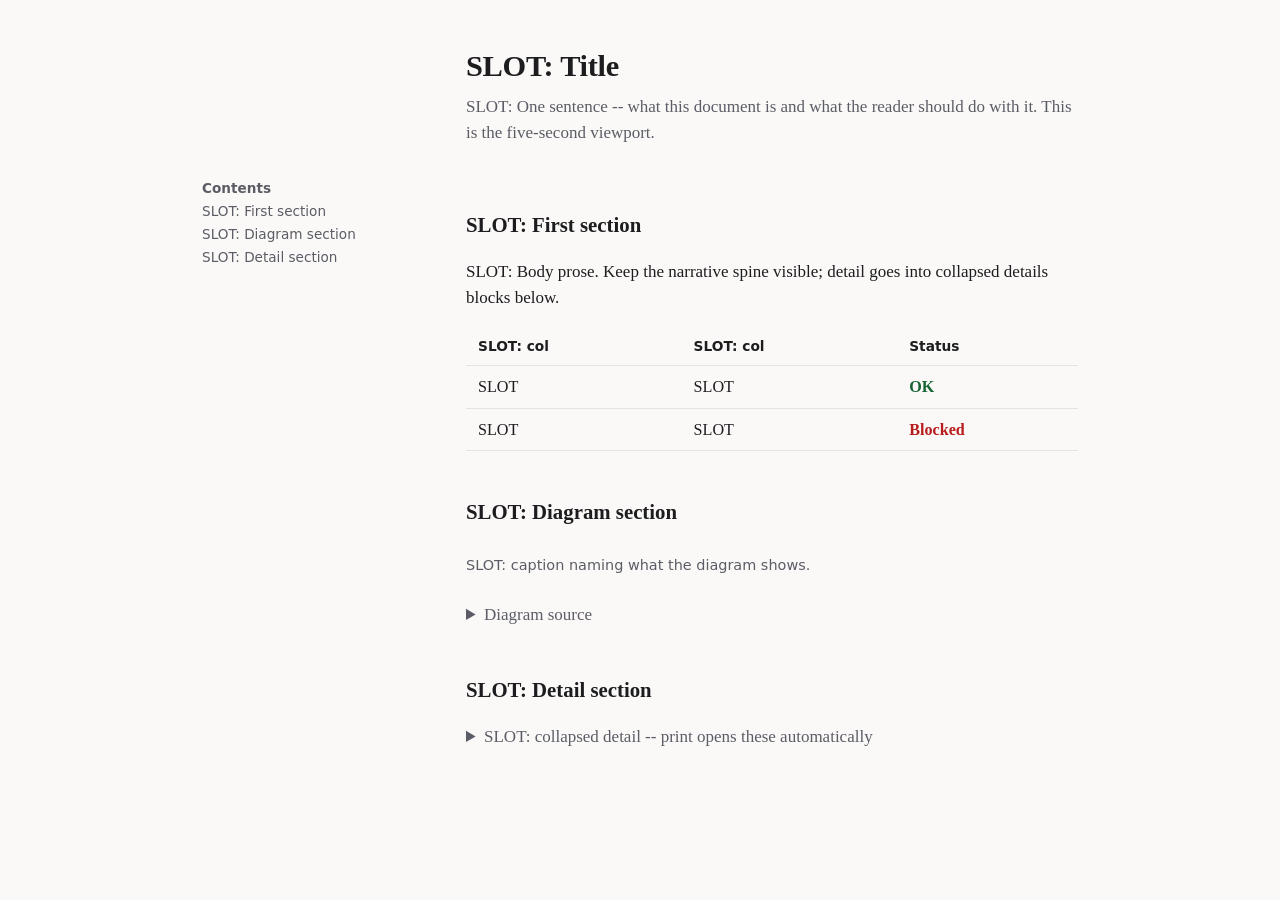
==== skills/htmlize/assets/templates/document.html @ c05060d8 "htmlize: render diagrams at build time, start artifacts from templates Hand-authored SVG was the ski" ====
<!doctype html>
<html lang="en">
<head>
<meta charset="utf-8">
<meta name="viewport" content="width=device-width, initial-scale=1">
<title>SLOT: document title</title>
<style>
  :root {
    --bg:       #faf9f7;
    --surface:  #ffffff;
    --ink:      #1d1d20;
    --ink-2:    #5c5c66;
    --rule:     #e6e4de;
    --accent:   #1a6db0;
    --ok:       #166534;
    --warn:     #b45309;
    --bad:      #b91c1c;
    --serif: "Charter", "Iowan Old Style", Georgia, serif;
    --sans:  ui-sans-serif, system-ui, -apple-system, sans-serif;
    --mono:  ui-monospace, "SF Mono", Menlo, Consolas, monospace;
  }
  @media (prefers-color-scheme: dark) {
    :root {
      --bg:      #131316;
      --surface: #1c1c21;
      --ink:     #ececf0;
      --ink-2:   #9c9ca8;
      --rule:    #2c2c33;
      --accent:  #5aa3dd;
      /* Status colors need their own dark values -- the light ones
         fall below 3:1 contrast on this background */
      --ok:      #4ade80;
      --warn:    #fbbf24;
      --bad:     #f87171;
    }
  }

  body {
    font: 17px/1.55 var(--serif);
    background: var(--bg);
    color: var(--ink);
    margin: 3rem auto;
    padding: 0 1.25rem;
    max-width: calc(72ch + 16.5rem);
  }
  header, footer { max-width: 72ch; margin-left: auto; }
  .layout {
    display: grid;
    grid-template-columns: 14rem minmax(0, 72ch);
    gap: 2.5rem;
    justify-content: end;
    align-items: start;
  }

  h1 { font-size: 1.9rem; line-height: 1.2; letter-spacing: -0.01em; margin-bottom: 0.3em; }
  h2 { font-size: 1.3rem; margin-top: 2.2em; }
  .framing { color: var(--ink-2); margin-top: 0; }
  a { color: var(--accent); }

  .toc {
    position: sticky;
    top: 1.5rem;
    font-family: var(--sans);
    font-size: 0.85rem;
    line-height: 1.7;
  }
  .toc summary {
    font-weight: 600;
    color: var(--ink-2);
    list-style: none;
    cursor: default;
    pointer-events: none;   /* fixed open on desktop */
  }
  .toc a { display: block; color: var(--ink-2); text-decoration: none; }
  .toc a:hover { color: var(--accent); }

  code, pre { font-family: var(--mono); font-size: 0.92em; }
  pre {
    background: var(--surface);
    border: 1px solid var(--rule);
    border-radius: 4px;
    padding: 1rem;
    overflow-x: auto;
  }
  table { border-collapse: collapse; width: 100%; font-size: 0.95em; }
  th, td {
    text-align: left;
    vertical-align: top;
    padding: 0.5rem 0.75rem;
    border-bottom: 1px solid var(--rule);
  }
  th { font-family: var(--sans); font-size: 0.85em; }

  /* Status is color plus a word, never color alone */
  .ok   { color: var(--ok); }
  .warn { color: var(--warn); }
  .bad  { color: var(--bad); }

  details { margin: 1em 0; }
  details summary { cursor: pointer; color: var(--ink-2); }

  figure.diagram { margin: 1.5em 0; overflow-x: auto; }
  figure.diagram svg { max-width: 100%; height: auto; }
  figure.diagram figcaption {
    font-family: var(--sans); font-size: 0.85em; color: var(--ink-2);
  }
  /* Dark-mode remap for graphviz output -- presentation attributes
     lose to any CSS rule. See references/diagrams.md. */
  .diagram svg [fill="#ffffff"]   { fill: var(--surface); }
  .diagram svg [fill="#faf9f7"]   { fill: var(--bg); }
  .diagram svg [fill="#1d1d20"]   { fill: var(--ink); }
  .diagram svg [fill="#5c5c66"]   { fill: var(--ink-2); }
  .diagram svg [stroke="#5c5c66"] { stroke: var(--ink-2); }
  .diagram svg [stroke="#e6e4de"] { stroke: var(--rule); }
  .diagram svg [fill="#1a6db0"]   { fill: var(--accent); }
  .diagram svg [stroke="#1a6db0"] { stroke: var(--accent); }

  @media (max-width: 900px) {
    body { max-width: 72ch; margin: 1.5rem auto; }
    header, footer { margin-left: 0; }
    .layout { display: block; }
    .toc { position: static; margin-bottom: 1.5rem; }
    .toc summary { pointer-events: auto; cursor: pointer; list-style: revert; }
    .grid, .columns { grid-template-columns: 1fr; }
  }
  @media print {
    body { max-width: none; margin: 0; font-size: 11pt; }
    .no-print { display: none; }
  }
</style>
</head>
<body>

<header>
  <h1>SLOT: Title</h1>
  <p class="framing">SLOT: One sentence -- what this document is and
  what the reader should do with it. This is the five-second viewport.</p>
</header>

<div class="layout">
  <aside class="no-print">
    <details class="toc" open>
      <summary>Contents</summary>
      <nav id="toc"><!-- built from h2 headings on load --></nav>
    </details>
  </aside>

  <main id="content">

    <section>
      <h2>SLOT: First section</h2>
      <p>SLOT: Body prose. Keep the narrative spine visible; detail
      goes into collapsed details blocks below.</p>
      <table>
        <thead><tr><th>SLOT: col</th><th>SLOT: col</th><th>Status</th></tr></thead>
        <tbody>
          <tr><td>SLOT</td><td>SLOT</td><td><strong class="ok">OK</strong></td></tr>
          <tr><td>SLOT</td><td>SLOT</td><td><strong class="bad">Blocked</strong></td></tr>
        </tbody>
      </table>
    </section>

    <section>
      <h2>SLOT: Diagram section</h2>
      <figure class="diagram">
        <!-- SLOT: inline <svg> from scripts/render-diagram.sh
             (see references/diagrams.md) -->
        <figcaption>SLOT: caption naming what the diagram shows.</figcaption>
      </figure>
      <details>
        <summary>Diagram source</summary>
        <pre><code><!-- SLOT: the .dot/.mmd source, kept editable --></code></pre>
      </details>
    </section>

    <section>
      <h2>SLOT: Detail section</h2>
      <details>
        <summary>SLOT: collapsed detail -- print opens these automatically</summary>
        <p>SLOT: depth that would break the reading flow if expanded.</p>
      </details>
    </section>

    <!-- SLOT: for plans, end with the "not doing" section --
         options considered and cut, one line each on why. -->

  </main>
</div>

<script>
  // Build the TOC from h2 headings.
  const toc = document.getElementById('toc');
  document.querySelectorAll('#content h2').forEach((h, i) => {
    if (!h.id) h.id = 's' + (i + 1) + '-' +
      h.textContent.toLowerCase().replace(/[^a-z0-9]+/g, '-').slice(0, 40);
    const a = document.createElement('a');
    a.href = '#' + h.id;
    a.textContent = h.textContent;
    toc.appendChild(a);
  });

  // Closed <details> hide their content from print; CSS cannot
  // open them. Open before printing, restore after.
  addEventListener('beforeprint', () =>
    document.querySelectorAll('details:not([open])').forEach(d => {
      d.dataset.autoOpened = '';
      d.open = true;
    }));
  addEventListener('afterprint', () =>
    document.querySelectorAll('details[data-auto-opened]').forEach(d => {
      d.open = false;
      delete d.dataset.autoOpened;
    }));
</script>
</body>
</html>
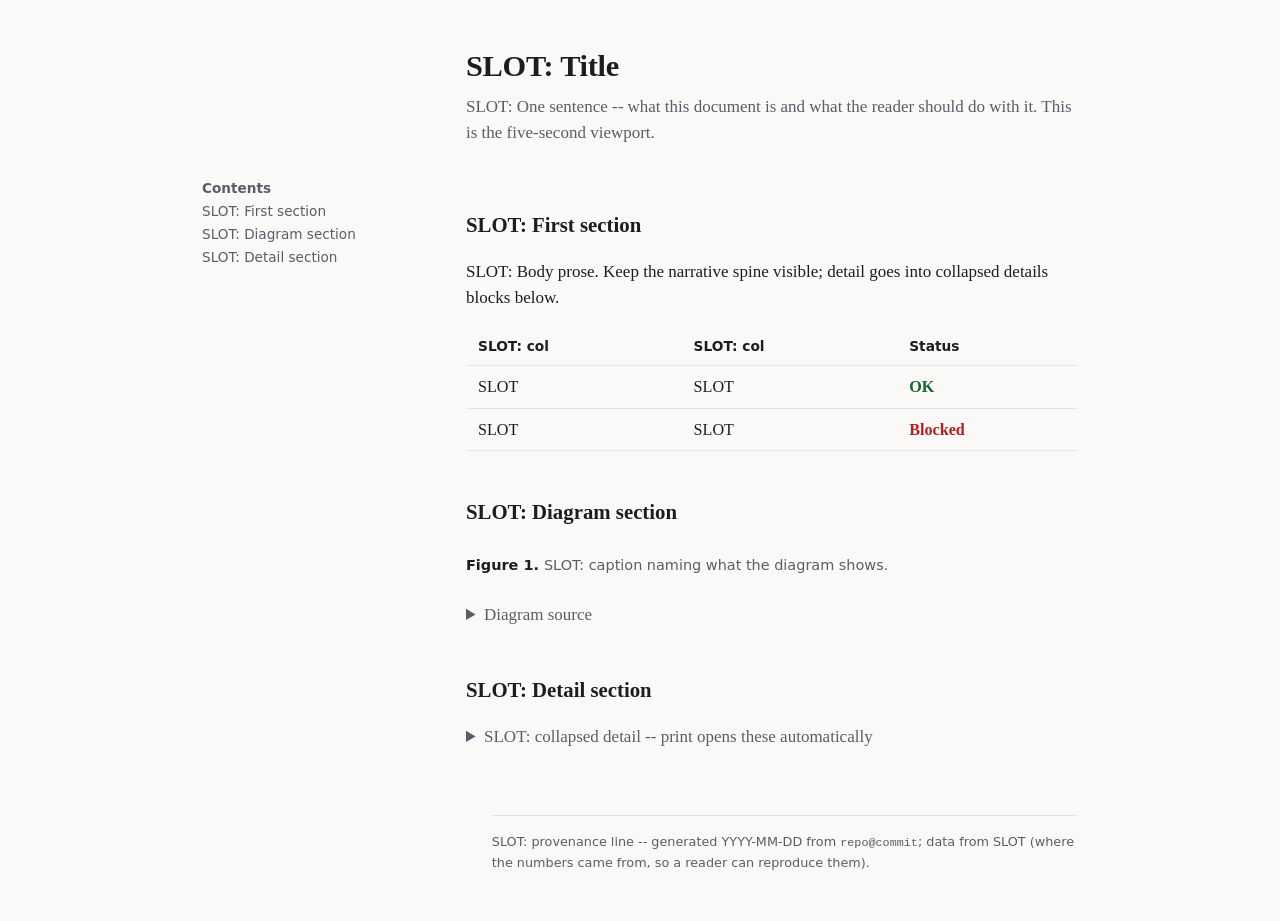
==== commit 691a1d4b: "htmlize STEM report layer + drop skill (ecosystem outward half) htmlize: render-diagram.sh emits the" ====
--- a/skills/htmlize/assets/templates/document.html
+++ b/skills/htmlize/assets/templates/document.html
@@ -54,6 +54,7 @@
 
   h1 { font-size: 1.9rem; line-height: 1.2; letter-spacing: -0.01em; margin-bottom: 0.3em; }
   h2 { font-size: 1.3rem; margin-top: 2.2em; }
+  h1, h2, h3 { text-wrap: balance; }
   .framing { color: var(--ink-2); margin-top: 0; }
   a { color: var(--accent); }
 
@@ -90,6 +91,13 @@
     border-bottom: 1px solid var(--rule);
   }
   th { font-family: var(--sans); font-size: 0.85em; }
+  /* Numeric columns: right-aligned, digits in fixed-width forms so
+     magnitudes line up. Units live in the header, not the cells. */
+  td.num, th.num {
+    text-align: right;
+    font-variant-numeric: tabular-nums;
+    font-family: var(--sans);
+  }
 
   /* Status is color plus a word, never color alone */
   .ok   { color: var(--ok); }
@@ -103,6 +111,30 @@
   figure.diagram svg { max-width: 100%; height: auto; }
   figure.diagram figcaption {
     font-family: var(--sans); font-size: 0.85em; color: var(--ink-2);
+  }
+  /* Figures and captioned tables number themselves; cross-reference
+     them by id: <a href="#fig-flow">Figure 1</a>. Tables without a
+     <caption> stay unnumbered. */
+  body { counter-reset: fig tab; }
+  figure.diagram figcaption::before {
+    counter-increment: fig;
+    content: "Figure " counter(fig) ". ";
+    font-weight: 600; color: var(--ink);
+  }
+  table caption {
+    counter-increment: tab;
+    caption-side: top; text-align: left;
+    font-family: var(--sans); font-size: 0.85em; color: var(--ink-2);
+    padding: 0 0 0.4rem;
+  }
+  table caption::before {
+    content: "Table " counter(tab) ". ";
+    font-weight: 600; color: var(--ink);
+  }
+  .colophon {
+    margin-top: 3rem; padding-top: 1rem;
+    border-top: 1px solid var(--rule);
+    font: 0.8rem/1.6 var(--sans); color: var(--ink-2);
   }
   /* Dark-mode remap for graphviz output -- presentation attributes
      lose to any CSS rule. See references/diagrams.md. */
@@ -114,6 +146,13 @@
   .diagram svg [stroke="#e6e4de"] { stroke: var(--rule); }
   .diagram svg [fill="#1a6db0"]   { fill: var(--accent); }
   .diagram svg [stroke="#1a6db0"] { stroke: var(--accent); }
+  /* Mermaid hardcodes these regardless of theme variables --
+     arrowhead markers and activation bars go invisible in dark
+     mode without them. */
+  .diagram svg [fill="#eaeaea"]   { fill: var(--rule); }
+  .diagram svg [stroke="#000000"] { stroke: var(--ink-2); }
+  .diagram svg [stroke="#666"],
+  .diagram svg [stroke="#999"]    { stroke: var(--ink-2); }
 
   @media (max-width: 900px) {
     body { max-width: 72ch; margin: 1.5rem auto; }
@@ -186,6 +225,12 @@
 
   </main>
 </div>
+
+<footer class="colophon">
+  SLOT: provenance line -- generated YYYY-MM-DD from
+  <code>repo@commit</code>; data from SLOT (where the numbers came
+  from, so a reader can reproduce them).
+</footer>
 
 <script>
   // Build the TOC from h2 headings.
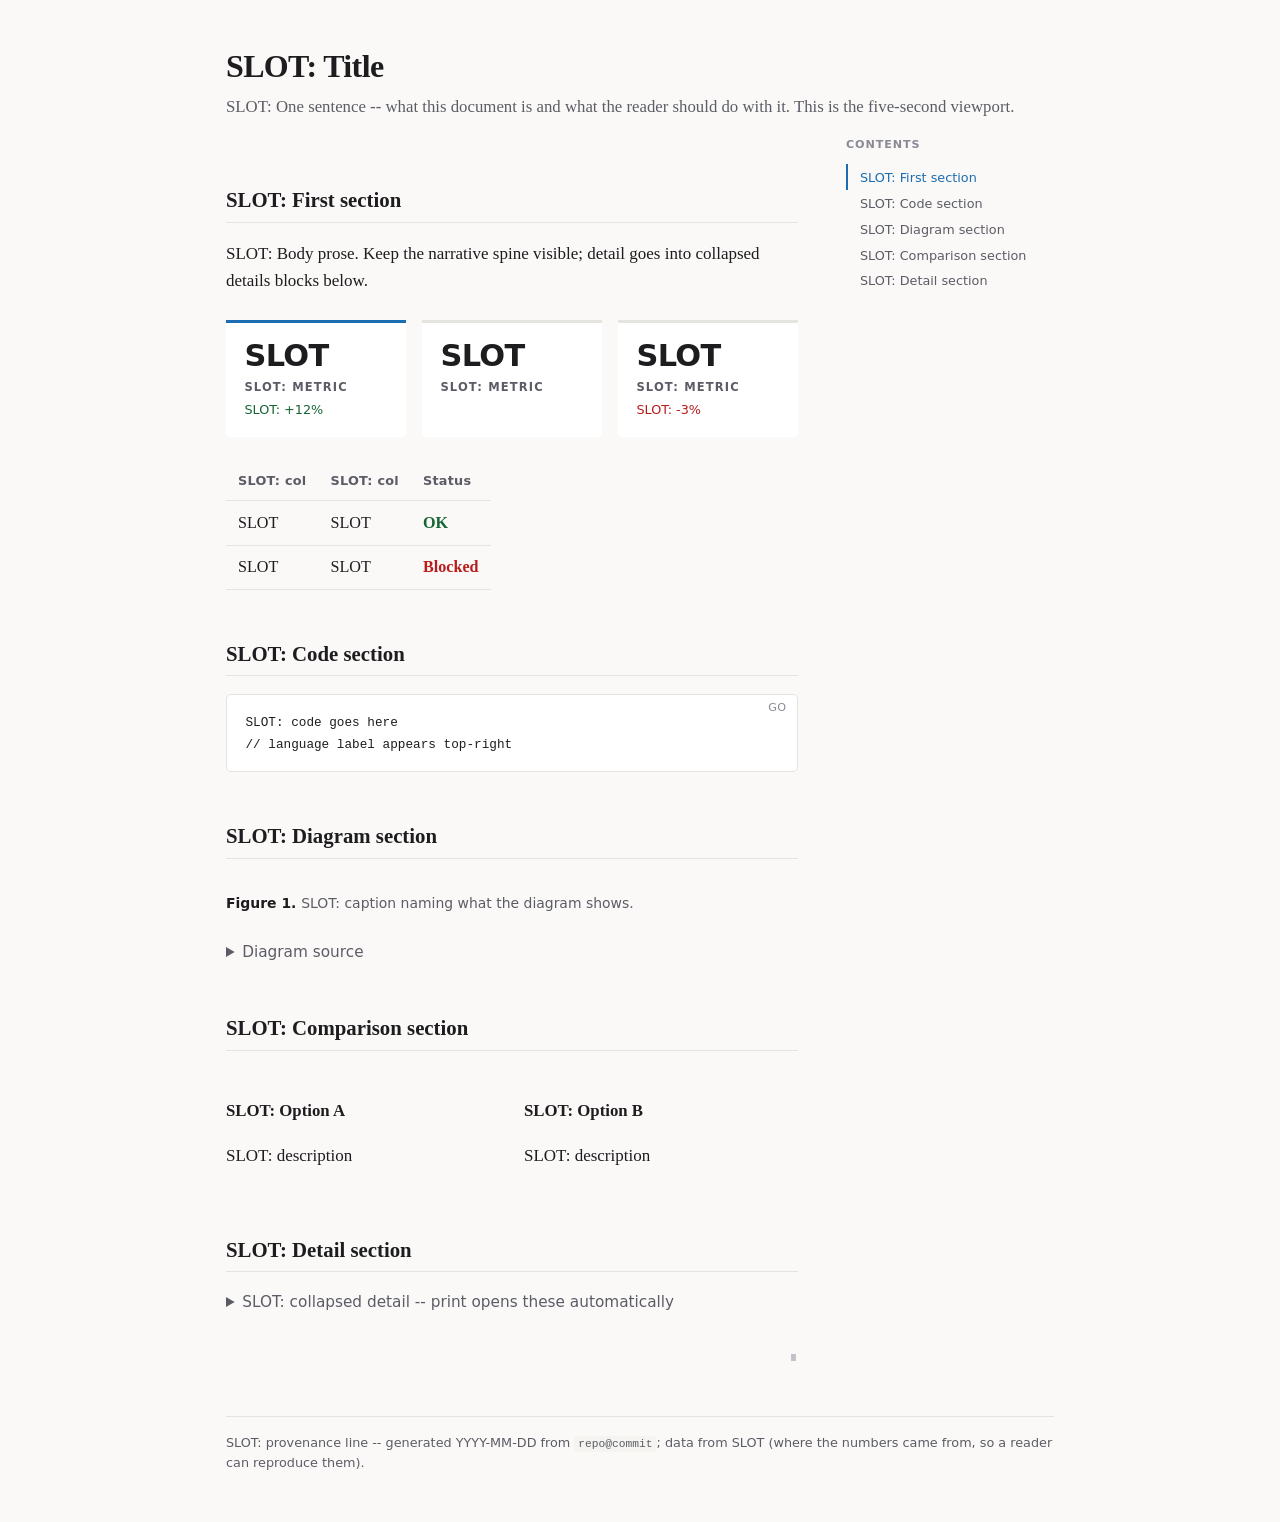
==== commit 41e3a1dd: "htmlize: multi-page briefing sites Extends htmlize from one self-contained file to a second shape: a" ====
--- a/skills/htmlize/assets/templates/document.html
+++ b/skills/htmlize/assets/templates/document.html
@@ -8,8 +8,10 @@
   :root {
     --bg:       #faf9f7;
     --surface:  #ffffff;
+    --surface-2:#f5f4f0;
     --ink:      #1d1d20;
     --ink-2:    #5c5c66;
+    --ink-3:    #8a8a96;
     --rule:     #e6e4de;
     --accent:   #1a6db0;
     --ok:       #166534;
@@ -21,123 +23,387 @@
   }
   @media (prefers-color-scheme: dark) {
     :root {
-      --bg:      #131316;
-      --surface: #1c1c21;
-      --ink:     #ececf0;
-      --ink-2:   #9c9ca8;
-      --rule:    #2c2c33;
-      --accent:  #5aa3dd;
-      /* Status colors need their own dark values -- the light ones
-         fall below 3:1 contrast on this background */
-      --ok:      #4ade80;
-      --warn:    #fbbf24;
-      --bad:     #f87171;
+      --bg:       #131316;
+      --surface:  #1c1c21;
+      --surface-2:#222228;
+      --ink:      #ececf0;
+      --ink-2:    #9c9ca8;
+      --ink-3:    #6c6c78;
+      --rule:     #2c2c33;
+      --accent:   #5aa3dd;
+      --ok:       #4ade80;
+      --warn:     #fbbf24;
+      --bad:      #f87171;
     }
   }
 
+  * { box-sizing: border-box; }
+  html { scroll-behavior: smooth; }
+
   body {
-    font: 17px/1.55 var(--serif);
+    font: 17px/1.6 var(--serif);
     background: var(--bg);
     color: var(--ink);
     margin: 3rem auto;
     padding: 0 1.25rem;
-    max-width: calc(72ch + 16.5rem);
-  }
-  header, footer { max-width: 72ch; margin-left: auto; }
+    max-width: calc(72ch + 16rem);
+  }
+
+  /* -- Layout: main left, nav right -- */
+
   .layout {
     display: grid;
-    grid-template-columns: 14rem minmax(0, 72ch);
-    gap: 2.5rem;
-    justify-content: end;
+    grid-template-columns: minmax(0, 72ch) 13rem;
+    gap: 3rem;
     align-items: start;
   }
 
-  h1 { font-size: 1.9rem; line-height: 1.2; letter-spacing: -0.01em; margin-bottom: 0.3em; }
-  h2 { font-size: 1.3rem; margin-top: 2.2em; }
+  /* -- Headings -- */
+
+  h1 {
+    font-size: 2rem;
+    line-height: 1.15;
+    letter-spacing: -0.02em;
+    margin: 0 0 0.3em;
+  }
+  h2 {
+    font-size: 1.3rem;
+    line-height: 1.3;
+    margin-top: 2.4em;
+    padding-bottom: 0.4em;
+    border-bottom: 1px solid var(--rule);
+  }
+  h3 { font-size: 1.05rem; margin-top: 1.8em; }
   h1, h2, h3 { text-wrap: balance; }
-  .framing { color: var(--ink-2); margin-top: 0; }
+
+  .framing {
+    color: var(--ink-2);
+    font-size: 1.05rem;
+    line-height: 1.5;
+    margin-top: 0;
+  }
+
   a { color: var(--accent); }
+
+  /* -- Right-side TOC -- */
 
   .toc {
     position: sticky;
-    top: 1.5rem;
-    font-family: var(--sans);
-    font-size: 0.85rem;
-    line-height: 1.7;
-  }
-  .toc summary {
+    top: 2rem;
+    font-family: var(--sans);
+    font-size: 0.8rem;
+    line-height: 1.65;
+    order: 2;
+  }
+  .toc-label {
     font-weight: 600;
-    color: var(--ink-2);
-    list-style: none;
-    cursor: default;
-    pointer-events: none;   /* fixed open on desktop */
-  }
-  .toc a { display: block; color: var(--ink-2); text-decoration: none; }
+    font-size: 0.7rem;
+    letter-spacing: 0.08em;
+    text-transform: uppercase;
+    color: var(--ink-3);
+    margin-bottom: 0.6rem;
+  }
+  .toc a {
+    display: block;
+    color: var(--ink-2);
+    text-decoration: none;
+    padding: 0.15rem 0;
+    padding-left: 0.75rem;
+    border-left: 2px solid transparent;
+    transition: color 120ms ease-out, border-color 120ms ease-out;
+  }
   .toc a:hover { color: var(--accent); }
-
-  code, pre { font-family: var(--mono); font-size: 0.92em; }
+  .toc a.active {
+    color: var(--accent);
+    border-left-color: var(--accent);
+  }
+
+  /* -- Code -- */
+
+  code {
+    font-family: var(--mono);
+    font-size: 0.88em;
+  }
+  :not(pre) > code {
+    background: var(--surface-2);
+    padding: 0.15em 0.35em;
+    border-radius: 3px;
+  }
   pre {
+    position: relative;
+    font-family: var(--mono);
+    font-size: 0.85em;
+    line-height: 1.55;
     background: var(--surface);
     border: 1px solid var(--rule);
-    border-radius: 4px;
-    padding: 1rem;
+    border-radius: 5px;
+    padding: 1rem 1.15rem;
     overflow-x: auto;
-  }
-  table { border-collapse: collapse; width: 100%; font-size: 0.95em; }
+    tab-size: 4;
+  }
+  pre .lang {
+    position: absolute;
+    top: 0;
+    right: 0;
+    font-family: var(--sans);
+    font-size: 0.7rem;
+    letter-spacing: 0.04em;
+    text-transform: uppercase;
+    color: var(--ink-3);
+    padding: 0.3rem 0.65rem;
+    user-select: none;
+  }
+
+  /* -- Tables -- */
+
+  table {
+    border-collapse: collapse;
+    width: 100%;
+    font-size: 0.95em;
+    overflow-x: auto;
+    display: block;
+  }
   th, td {
     text-align: left;
     vertical-align: top;
-    padding: 0.5rem 0.75rem;
+    padding: 0.55rem 0.75rem;
     border-bottom: 1px solid var(--rule);
   }
-  th { font-family: var(--sans); font-size: 0.85em; }
-  /* Numeric columns: right-aligned, digits in fixed-width forms so
-     magnitudes line up. Units live in the header, not the cells. */
+  th {
+    font-family: var(--sans);
+    font-size: 0.8rem;
+    font-weight: 600;
+    letter-spacing: 0.02em;
+    color: var(--ink-2);
+  }
+  tr:hover td { background: var(--surface-2); }
   td.num, th.num {
     text-align: right;
     font-variant-numeric: tabular-nums;
     font-family: var(--sans);
   }
 
-  /* Status is color plus a word, never color alone */
+  /* -- KPI stat tiles -- */
+
+  .kpi-row {
+    display: flex;
+    gap: 1rem;
+    margin: 1.5em 0;
+  }
+  .kpi {
+    flex: 1;
+    padding: 1rem 1.15rem;
+    border-top: 3px solid var(--rule);
+    background: var(--surface);
+    border-radius: 0 0 4px 4px;
+  }
+  .kpi-value {
+    font-family: var(--sans);
+    font-size: 1.9rem;
+    font-weight: 700;
+    line-height: 1.1;
+    letter-spacing: -0.02em;
+    font-variant-numeric: tabular-nums;
+  }
+  .kpi-label {
+    font-family: var(--sans);
+    font-size: 0.72rem;
+    font-weight: 600;
+    letter-spacing: 0.1em;
+    text-transform: uppercase;
+    color: var(--ink-2);
+    margin-top: 0.35rem;
+  }
+  .kpi-delta {
+    font-family: var(--sans);
+    font-size: 0.8rem;
+    margin-top: 0.25rem;
+  }
+  .kpi-delta.up   { color: var(--ok); }
+  .kpi-delta.down { color: var(--bad); }
+  .kpi-delta.flat { color: var(--ink-3); }
+  .kpi.accent { border-top-color: var(--accent); }
+
+  /* -- Status -- */
+
   .ok   { color: var(--ok); }
   .warn { color: var(--warn); }
   .bad  { color: var(--bad); }
 
+  /* -- Grid utilities -- */
+
+  .grid-2 {
+    display: grid;
+    grid-template-columns: 1fr 1fr;
+    gap: 1.5rem;
+  }
+  .grid-3 {
+    display: grid;
+    grid-template-columns: repeat(3, 1fr);
+    gap: 1.5rem;
+  }
+  .grid-asym {
+    display: grid;
+    grid-template-columns: 1.2fr 0.8fr;
+    gap: 1.5rem;
+  }
+
+  /* -- Details / collapsibles -- */
+
   details { margin: 1em 0; }
-  details summary { cursor: pointer; color: var(--ink-2); }
+  details summary {
+    cursor: pointer;
+    color: var(--ink-2);
+    font-family: var(--sans);
+    font-size: 0.9em;
+  }
+  details summary:hover { color: var(--accent); }
+
+  /* -- Diagrams -- */
 
   figure.diagram { margin: 1.5em 0; overflow-x: auto; }
-  figure.diagram svg { max-width: 100%; height: auto; }
+  figure.diagram > svg,
+  .diagram-viewport svg { display: block; max-width: 100%; height: auto; }
   figure.diagram figcaption {
-    font-family: var(--sans); font-size: 0.85em; color: var(--ink-2);
-  }
-  /* Figures and captioned tables number themselves; cross-reference
-     them by id: <a href="#fig-flow">Figure 1</a>. Tables without a
-     <caption> stay unnumbered. */
+    font-family: var(--sans);
+    font-size: 0.82em;
+    color: var(--ink-2);
+    margin-top: 0.5rem;
+  }
+
+  /* The fitted SVG above is the no-JS baseline. JS adds this viewer
+     without cloning or rewriting the SVG. */
+  figure.diagram.is-enhanced { overflow: visible; }
+  .diagram-toolbar {
+    display: flex;
+    align-items: center;
+    gap: 0.35rem;
+    padding: 0.45rem;
+    background: var(--surface-2);
+    border: 1px solid var(--rule);
+    border-bottom: 0;
+    border-radius: 4px 4px 0 0;
+    font-family: var(--sans);
+  }
+  .diagram-toolbar button {
+    min-width: 2rem;
+    min-height: 2rem;
+    padding: 0.25rem 0.55rem;
+    background: var(--surface);
+    border: 1px solid var(--rule);
+    border-radius: 3px;
+    color: var(--ink);
+    font: inherit;
+    cursor: pointer;
+  }
+  .diagram-toolbar button:hover { border-color: var(--accent); }
+  .diagram-toolbar button:focus-visible,
+  .diagram-toolbar input:focus-visible,
+  .diagram-viewport:focus-visible {
+    outline: 2px solid var(--accent);
+    outline-offset: 2px;
+  }
+  .diagram-toolbar input[type="range"] {
+    width: min(10rem, 25vw);
+    accent-color: var(--accent);
+  }
+  .diagram-zoom-output {
+    min-width: 3.4rem;
+    color: var(--ink-2);
+    font-size: 0.75rem;
+    font-variant-numeric: tabular-nums;
+    text-align: center;
+  }
+  .diagram-toolbar-spacer { flex: 1; }
+  .diagram-viewport {
+    max-height: min(68vh, 46rem);
+    overflow: auto;
+    background: var(--surface);
+    border: 1px solid var(--rule);
+    border-radius: 0 0 4px 4px;
+    overscroll-behavior: contain;
+    scrollbar-gutter: stable;
+  }
+  .diagram-viewport:focus-visible { outline-offset: -3px; }
+  .diagram-placeholder { visibility: hidden; }
+  body.diagram-open { overflow: hidden; }
+  figure.diagram.is-fullscreen {
+    position: fixed;
+    z-index: 100;
+    inset: 0;
+    display: flex;
+    flex-direction: column;
+    width: auto;
+    max-width: none;
+    height: 100vh;
+    height: 100dvh;
+    margin: 0;
+    padding: clamp(0.5rem, 2vw, 1.25rem);
+    overflow: hidden;
+    background: var(--bg);
+  }
+  figure.diagram.is-fullscreen .diagram-toolbar { flex: 0 0 auto; }
+  figure.diagram.is-fullscreen .diagram-viewport {
+    flex: 1 1 auto;
+    min-height: 0;
+    max-height: none;
+  }
+  figure.diagram.is-fullscreen figcaption {
+    flex: 0 0 auto;
+    margin-bottom: 0;
+  }
+
   body { counter-reset: fig tab; }
   figure.diagram figcaption::before {
     counter-increment: fig;
     content: "Figure " counter(fig) ". ";
-    font-weight: 600; color: var(--ink);
+    font-weight: 600;
+    color: var(--ink);
   }
   table caption {
     counter-increment: tab;
-    caption-side: top; text-align: left;
-    font-family: var(--sans); font-size: 0.85em; color: var(--ink-2);
+    caption-side: top;
+    text-align: left;
+    font-family: var(--sans);
+    font-size: 0.82em;
+    color: var(--ink-2);
     padding: 0 0 0.4rem;
   }
   table caption::before {
     content: "Table " counter(tab) ". ";
-    font-weight: 600; color: var(--ink);
-  }
+    font-weight: 600;
+    color: var(--ink);
+  }
+
+  /* -- Blockquotes -- */
+
+  blockquote {
+    margin: 1.5em 0;
+    padding: 0 0 0 1.25rem;
+    border-left: 3px solid var(--rule);
+    color: var(--ink-2);
+  }
+
+  /* -- Colophon / endmark -- */
+
   .colophon {
-    margin-top: 3rem; padding-top: 1rem;
+    margin-top: 3rem;
+    padding-top: 1rem;
     border-top: 1px solid var(--rule);
-    font: 0.8rem/1.6 var(--sans); color: var(--ink-2);
-  }
-  /* Dark-mode remap for graphviz output -- presentation attributes
-     lose to any CSS rule. See references/diagrams.md. */
+    font: 0.8rem/1.6 var(--sans);
+    color: var(--ink-2);
+  }
+  .endmark {
+    display: block;
+    text-align: right;
+    color: var(--ink-3);
+    font-size: 0.85rem;
+    margin-top: 2rem;
+    opacity: 0.5;
+  }
+
+  /* -- Dark-mode remap for rendered SVG diagrams -- */
+
   .diagram svg [fill="#ffffff"]   { fill: var(--surface); }
   .diagram svg [fill="#faf9f7"]   { fill: var(--bg); }
   .diagram svg [fill="#1d1d20"]   { fill: var(--ink); }
@@ -146,25 +412,77 @@
   .diagram svg [stroke="#e6e4de"] { stroke: var(--rule); }
   .diagram svg [fill="#1a6db0"]   { fill: var(--accent); }
   .diagram svg [stroke="#1a6db0"] { stroke: var(--accent); }
-  /* Mermaid hardcodes these regardless of theme variables --
-     arrowhead markers and activation bars go invisible in dark
-     mode without them. */
   .diagram svg [fill="#eaeaea"]   { fill: var(--rule); }
   .diagram svg [stroke="#000000"] { stroke: var(--ink-2); }
   .diagram svg [stroke="#666"],
   .diagram svg [stroke="#999"]    { stroke: var(--ink-2); }
 
+  /* -- Responsive -- */
+
   @media (max-width: 900px) {
     body { max-width: 72ch; margin: 1.5rem auto; }
-    header, footer { margin-left: 0; }
-    .layout { display: block; }
-    .toc { position: static; margin-bottom: 1.5rem; }
-    .toc summary { pointer-events: auto; cursor: pointer; list-style: revert; }
-    .grid, .columns { grid-template-columns: 1fr; }
-  }
+    .layout {
+      display: flex;
+      flex-direction: column;
+    }
+    .toc {
+      position: static;
+      order: -1;
+      border-bottom: 1px solid var(--rule);
+      padding-bottom: 1rem;
+      margin-bottom: 1.5rem;
+    }
+    .toc a { border-left: none; padding-left: 0; }
+    .grid-2, .grid-3, .grid-asym { grid-template-columns: 1fr; }
+    .kpi-row { flex-wrap: wrap; }
+    .kpi { min-width: calc(50% - 0.5rem); }
+  }
+
+  @media (max-width: 500px) {
+    .kpi { min-width: 100%; }
+    .diagram-toolbar input[type="range"] { width: 5.5rem; }
+  }
+
+  /* -- Print -- */
+
   @media print {
+    :root {
+      --bg: #ffffff;
+      --surface: #ffffff;
+      --surface-2: #f5f4f0;
+      --ink: #111111;
+      --ink-2: #4b4b52;
+      --ink-3: #6b6b72;
+      --rule: #d8d6d0;
+      --accent: #174f7a;
+      color-scheme: light;
+    }
     body { max-width: none; margin: 0; font-size: 11pt; }
-    .no-print { display: none; }
+    .no-print, .diagram-toolbar { display: none !important; }
+    .toc { position: static; }
+    .kpi { break-inside: avoid; }
+    pre { white-space: pre-wrap; word-wrap: break-word; }
+    figure.diagram,
+    figure.diagram.is-fullscreen {
+      position: static !important;
+      display: block;
+      height: auto;
+      margin: 1rem 0;
+      padding: 0;
+      overflow: visible;
+      background: transparent;
+    }
+    .diagram-viewport {
+      max-height: none;
+      overflow: visible;
+      border: 0;
+    }
+    .diagram-viewport svg { width: 100% !important; max-width: 100% !important; }
+  }
+
+  @media (prefers-reduced-motion: reduce) {
+    html { scroll-behavior: auto; }
+    .toc a { transition: none; }
   }
 </style>
 </head>
@@ -177,19 +495,31 @@
 </header>
 
 <div class="layout">
-  <aside class="no-print">
-    <details class="toc" open>
-      <summary>Contents</summary>
-      <nav id="toc"><!-- built from h2 headings on load --></nav>
-    </details>
-  </aside>
-
   <main id="content">
 
     <section>
       <h2>SLOT: First section</h2>
       <p>SLOT: Body prose. Keep the narrative spine visible; detail
       goes into collapsed details blocks below.</p>
+
+      <!-- KPI stat tiles -- use when you have 2-4 headline numbers -->
+      <div class="kpi-row">
+        <div class="kpi accent">
+          <div class="kpi-value">SLOT</div>
+          <div class="kpi-label">SLOT: metric</div>
+          <div class="kpi-delta up">SLOT: +12%</div>
+        </div>
+        <div class="kpi">
+          <div class="kpi-value">SLOT</div>
+          <div class="kpi-label">SLOT: metric</div>
+        </div>
+        <div class="kpi">
+          <div class="kpi-value">SLOT</div>
+          <div class="kpi-label">SLOT: metric</div>
+          <div class="kpi-delta down">SLOT: -3%</div>
+        </div>
+      </div>
+
       <table>
         <thead><tr><th>SLOT: col</th><th>SLOT: col</th><th>Status</th></tr></thead>
         <tbody>
@@ -197,6 +527,12 @@
           <tr><td>SLOT</td><td>SLOT</td><td><strong class="bad">Blocked</strong></td></tr>
         </tbody>
       </table>
+    </section>
+
+    <section>
+      <h2>SLOT: Code section</h2>
+      <pre><span class="lang">go</span><code>SLOT: code goes here
+// language label appears top-right</code></pre>
     </section>
 
     <section>
@@ -213,6 +549,22 @@
     </section>
 
     <section>
+      <h2>SLOT: Comparison section</h2>
+      <!-- Use grid-2 for side-by-side, grid-3 for three-way,
+           grid-asym for weighted comparison -->
+      <div class="grid-2">
+        <div>
+          <h3>SLOT: Option A</h3>
+          <p>SLOT: description</p>
+        </div>
+        <div>
+          <h3>SLOT: Option B</h3>
+          <p>SLOT: description</p>
+        </div>
+      </div>
+    </section>
+
+    <section>
       <h2>SLOT: Detail section</h2>
       <details>
         <summary>SLOT: collapsed detail -- print opens these automatically</summary>
@@ -223,7 +575,14 @@
     <!-- SLOT: for plans, end with the "not doing" section --
          options considered and cut, one line each on why. -->
 
+    <span class="endmark">&#8718;</span>
+
   </main>
+
+  <aside class="toc no-print">
+    <div class="toc-label">Contents</div>
+    <nav id="toc"></nav>
+  </aside>
 </div>
 
 <footer class="colophon">
@@ -233,24 +592,258 @@
 </footer>
 
 <script>
-  // Build the TOC from h2 headings.
-  const toc = document.getElementById('toc');
-  document.querySelectorAll('#content h2').forEach((h, i) => {
+  'use strict';
+
+  const tocNav = document.getElementById('toc');
+  const headings = [...document.querySelectorAll('#content h2')];
+
+  headings.forEach((h, i) => {
     if (!h.id) h.id = 's' + (i + 1) + '-' +
       h.textContent.toLowerCase().replace(/[^a-z0-9]+/g, '-').slice(0, 40);
     const a = document.createElement('a');
     a.href = '#' + h.id;
     a.textContent = h.textContent;
-    toc.appendChild(a);
+    tocNav.appendChild(a);
   });
 
-  // Closed <details> hide their content from print; CSS cannot
-  // open them. Open before printing, restore after.
-  addEventListener('beforeprint', () =>
+  // Active TOC highlighting is optional; navigation remains plain links.
+  if ('IntersectionObserver' in window) {
+    const tocLinks = [...tocNav.querySelectorAll('a')];
+    const observer = new IntersectionObserver((entries) => {
+      for (const entry of entries) {
+        if (entry.isIntersecting) {
+          tocLinks.forEach(a => a.classList.remove('active'));
+          const active = tocLinks.find(a =>
+            a.getAttribute('href') === '#' + entry.target.id);
+          if (active) active.classList.add('active');
+        }
+      }
+    }, { rootMargin: '-80px 0px -60% 0px' });
+    headings.forEach(h => observer.observe(h));
+  }
+
+/* DIAGRAM_VIEWER_START */
+  const clamp = (value, min, max) => Math.min(max, Math.max(min, value));
+
+  function makeElement(tag, className, text) {
+    const node = document.createElement(tag);
+    if (className) node.className = className;
+    if (text !== undefined) node.textContent = text;
+    return node;
+  }
+
+  const diagramStates = [];
+  let fullscreenState = null;
+
+  function setDiagramZoom(state, nextZoom, resetPosition = false) {
+    const viewport = state.viewport;
+    const centerX = state.pendingCenter
+      ? state.pendingCenter.x
+      : (viewport.scrollLeft + viewport.clientWidth / 2) /
+        Math.max(viewport.scrollWidth, 1);
+    const centerY = state.pendingCenter
+      ? state.pendingCenter.y
+      : (viewport.scrollTop + viewport.clientHeight / 2) /
+        Math.max(viewport.scrollHeight, 1);
+
+    if (state.zoomFrame) cancelAnimationFrame(state.zoomFrame);
+    state.pendingCenter = resetPosition ? null : { x: centerX, y: centerY };
+
+    state.zoom = clamp(Math.round(nextZoom / 25) * 25, 50, 500);
+    state.range.value = String(state.zoom);
+    state.output.value = state.zoom + '%';
+    state.output.textContent = state.zoom + '%';
+    state.svg.style.width = state.zoom + '%';
+    state.svg.style.maxWidth = 'none';
+
+    state.zoomFrame = requestAnimationFrame(() => {
+      if (resetPosition) {
+        viewport.scrollTo(0, 0);
+      } else {
+        viewport.scrollLeft = centerX * viewport.scrollWidth - viewport.clientWidth / 2;
+        viewport.scrollTop = centerY * viewport.scrollHeight - viewport.clientHeight / 2;
+      }
+      state.zoomFrame = 0;
+      state.pendingCenter = null;
+    });
+  }
+
+  function closeFullscreen(state, restoreFocus = true) {
+    if (!state || fullscreenState !== state) return;
+    state.figure.classList.remove('is-fullscreen');
+    state.fullButton.textContent = 'Full';
+    state.fullButton.setAttribute('aria-pressed', 'false');
+    if (state.placeholder) state.placeholder.remove();
+    state.placeholder = null;
+    document.body.classList.remove('diagram-open');
+    fullscreenState = null;
+    if (restoreFocus && state.returnFocus && state.returnFocus.isConnected) {
+      state.returnFocus.focus();
+    }
+  }
+
+  function openFullscreen(state) {
+    if (fullscreenState === state) return;
+    if (fullscreenState) closeFullscreen(fullscreenState, false);
+
+    const placeholder = makeElement('div', 'diagram-placeholder');
+    placeholder.style.height = state.figure.getBoundingClientRect().height + 'px';
+    state.figure.before(placeholder);
+    state.placeholder = placeholder;
+    state.returnFocus = document.activeElement;
+    state.figure.classList.add('is-fullscreen');
+    state.fullButton.textContent = 'Exit';
+    state.fullButton.setAttribute('aria-pressed', 'true');
+    document.body.classList.add('diagram-open');
+    fullscreenState = state;
+    state.fullButton.focus();
+  }
+
+  function toggleFullscreen(state) {
+    if (fullscreenState === state) closeFullscreen(state);
+    else openFullscreen(state);
+  }
+
+  function enhanceDiagram(figure, index) {
+    const svg = figure.querySelector(':scope > svg');
+    if (!svg) return;
+
+    const toolbar = makeElement('div', 'diagram-toolbar');
+    toolbar.setAttribute('role', 'group');
+    toolbar.setAttribute('aria-label', 'Diagram view controls');
+
+    const zoomOut = makeElement('button', '', '\u2212');
+    zoomOut.type = 'button';
+    zoomOut.setAttribute('aria-label', 'Zoom out');
+
+    const range = makeElement('input');
+    range.type = 'range';
+    range.min = '50';
+    range.max = '500';
+    range.step = '25';
+    range.value = '100';
+    range.setAttribute('aria-label', 'Diagram zoom');
+
+    const output = makeElement('output', 'diagram-zoom-output', '100%');
+    output.value = '100%';
+    output.setAttribute('aria-live', 'polite');
+
+    const zoomIn = makeElement('button', '', '+');
+    zoomIn.type = 'button';
+    zoomIn.setAttribute('aria-label', 'Zoom in');
+
+    const fit = makeElement('button', '', 'Fit');
+    fit.type = 'button';
+    fit.setAttribute('aria-label', 'Fit diagram');
+
+    const spacer = makeElement('span', 'diagram-toolbar-spacer');
+    spacer.setAttribute('aria-hidden', 'true');
+
+    const full = makeElement('button', '', 'Full');
+    full.type = 'button';
+    full.setAttribute('aria-label', 'Toggle fullscreen diagram');
+    full.setAttribute('aria-pressed', 'false');
+
+    toolbar.append(zoomOut, range, output, zoomIn, fit, spacer, full);
+
+    const viewport = makeElement('div', 'diagram-viewport');
+    viewport.tabIndex = 0;
+    const caption = figure.querySelector('figcaption');
+    viewport.setAttribute('aria-label', caption && caption.textContent.trim()
+      ? 'Diagram: ' + caption.textContent.trim()
+      : 'Diagram ' + (index + 1));
+
+    svg.before(viewport);
+    viewport.appendChild(svg);
+    figure.insertBefore(toolbar, viewport);
+    figure.classList.add('is-enhanced');
+
+    const state = {
+      figure,
+      svg,
+      viewport,
+      range,
+      output,
+      fullButton: full,
+      zoom: 100,
+      zoomFrame: 0,
+      pendingCenter: null,
+      placeholder: null,
+      returnFocus: null
+    };
+    diagramStates.push(state);
+    setDiagramZoom(state, 100, true);
+
+    zoomOut.addEventListener('click', () => setDiagramZoom(state, state.zoom - 25));
+    zoomIn.addEventListener('click', () => setDiagramZoom(state, state.zoom + 25));
+    fit.addEventListener('click', () => setDiagramZoom(state, 100, true));
+    full.addEventListener('click', () => toggleFullscreen(state));
+    range.addEventListener('input', () => setDiagramZoom(state, Number(range.value)));
+
+    viewport.addEventListener('wheel', (event) => {
+      if (!event.ctrlKey && !event.metaKey) return;
+      event.preventDefault();
+      setDiagramZoom(state, state.zoom + (event.deltaY < 0 ? 25 : -25));
+    }, { passive: false });
+
+    figure.addEventListener('keydown', (event) => {
+      if (event.key === '+' || event.key === '=') {
+        event.preventDefault();
+        setDiagramZoom(state, state.zoom + 25);
+      } else if (event.key === '-') {
+        event.preventDefault();
+        setDiagramZoom(state, state.zoom - 25);
+      } else if (event.key === '0') {
+        event.preventDefault();
+        setDiagramZoom(state, 100, true);
+      } else if (event.key.toLowerCase() === 'f') {
+        event.preventDefault();
+        toggleFullscreen(state);
+      }
+    });
+  }
+
+  document.querySelectorAll('figure.diagram').forEach(enhanceDiagram);
+
+  document.addEventListener('keydown', (event) => {
+    if (!fullscreenState) return;
+    if (event.key === 'Escape') {
+      event.preventDefault();
+      closeFullscreen(fullscreenState);
+      return;
+    }
+    if (event.key !== 'Tab') return;
+
+    const focusable = [...fullscreenState.figure.querySelectorAll(
+      'button:not([disabled]), input:not([disabled]), [tabindex]:not([tabindex="-1"])'
+    )].filter((node) => !node.hidden);
+    if (!focusable.length) return;
+    const first = focusable[0];
+    const last = focusable[focusable.length - 1];
+    if (!fullscreenState.figure.contains(document.activeElement)) {
+      event.preventDefault();
+      (event.shiftKey ? last : first).focus();
+    } else if (event.shiftKey && document.activeElement === first) {
+      event.preventDefault();
+      last.focus();
+    } else if (!event.shiftKey && document.activeElement === last) {
+      event.preventDefault();
+      first.focus();
+    }
+  });
+
+  addEventListener('beforeprint', () => {
+    if (fullscreenState) closeFullscreen(fullscreenState, false);
+    for (const state of diagramStates) setDiagramZoom(state, 100, true);
+  });
+/* DIAGRAM_VIEWER_END */
+
+  addEventListener('beforeprint', () => {
     document.querySelectorAll('details:not([open])').forEach(d => {
       d.dataset.autoOpened = '';
       d.open = true;
-    }));
+    });
+  });
   addEventListener('afterprint', () =>
     document.querySelectorAll('details[data-auto-opened]').forEach(d => {
       d.open = false;
